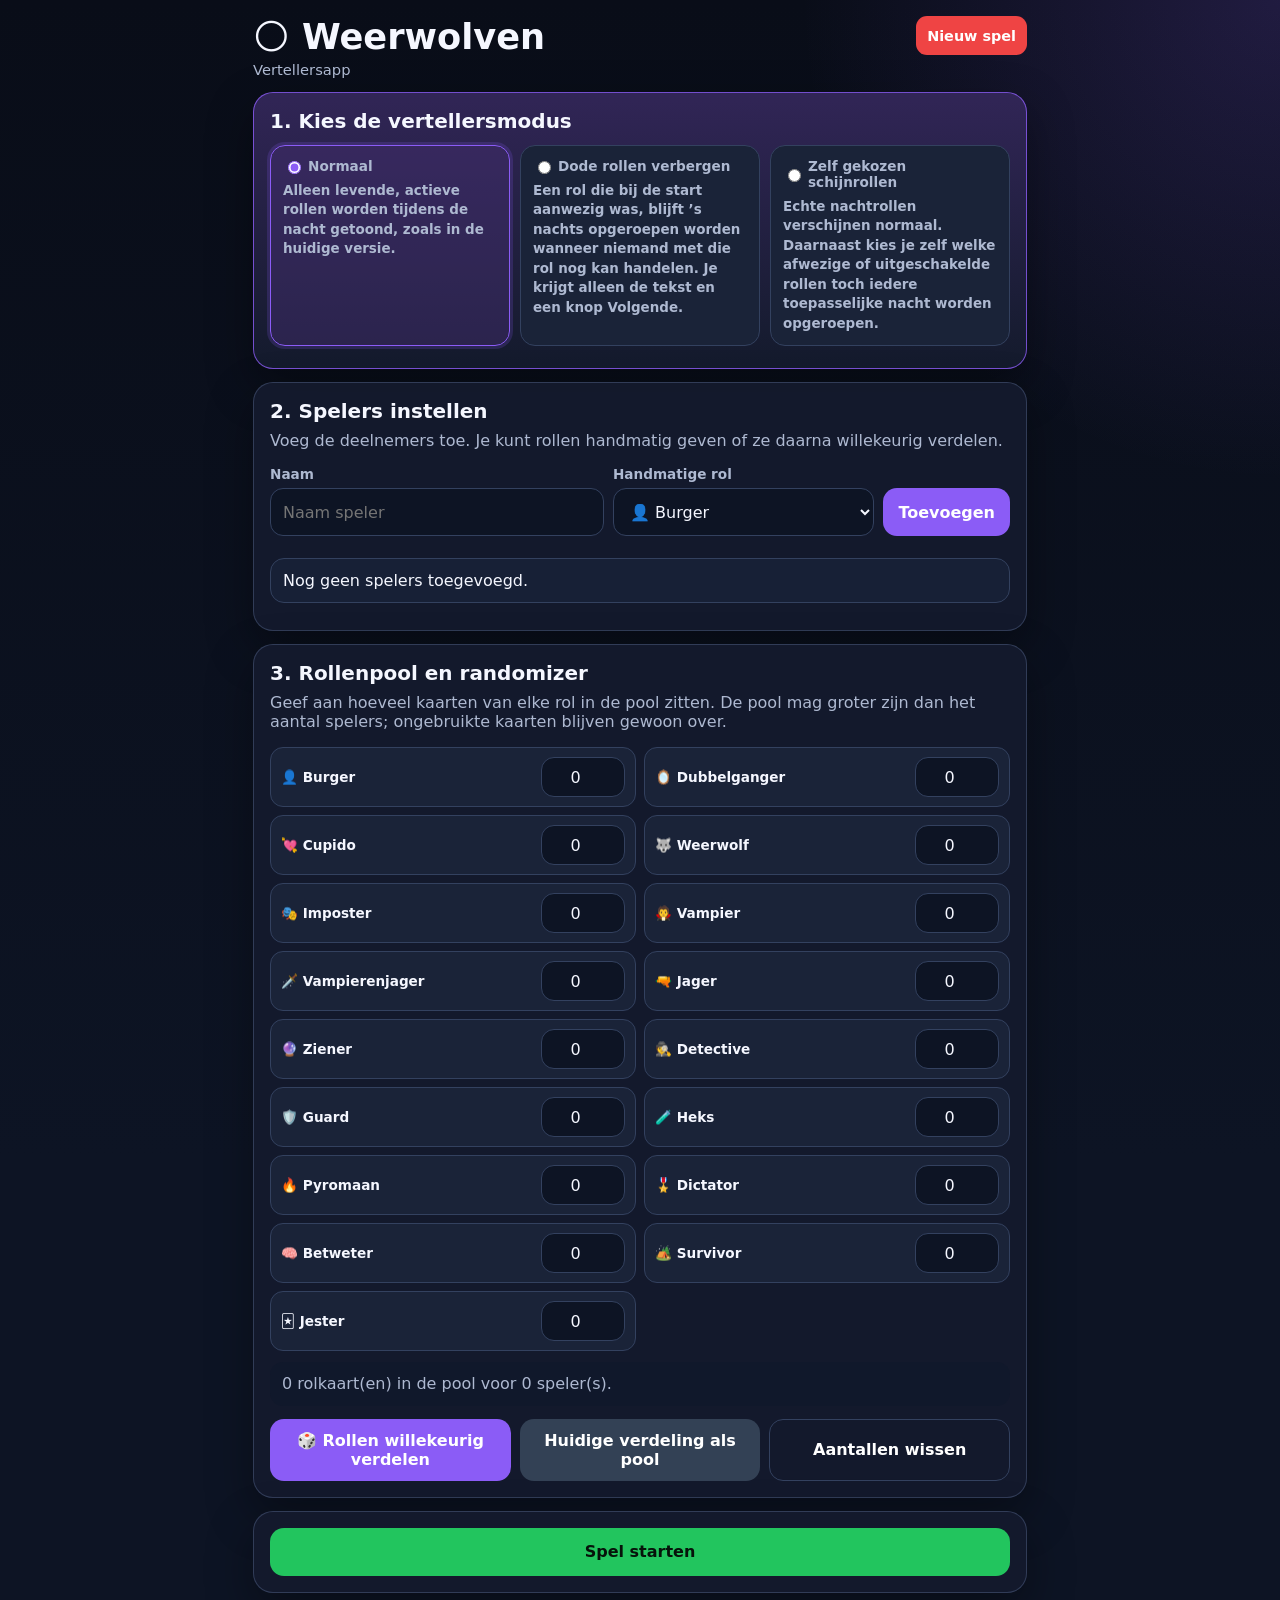
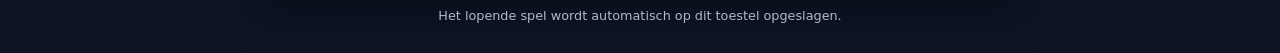
==== index.html @ b30f9a53 "Add files via upload" ====
<!DOCTYPE html>
<html lang="nl">
<head>
  <meta charset="UTF-8">
  <meta name="viewport" content="width=device-width, initial-scale=1, viewport-fit=cover">
  <meta name="theme-color" content="#090d18">
  <title>Weerwolven – Verteller</title>
  <link rel="stylesheet" href="style.css">
</head>
<body>
  <main class="app">
    <header>
      <div>
        <h1>🌕 Weerwolven</h1>
        <p class="subtitle">Vertellersapp</p>
      </div>
      <div class="header-actions">
        <button id="undoBtn" class="secondary small hidden">← Terug</button>
        <button id="newGameBtn" class="danger small">Nieuw spel</button>
      </div>
    </header>

    <section id="setupScreen">
      <div class="panel focus">
        <h2>1. Kies de vertellersmodus</h2>
        <div class="mode-grid">
          <label class="mode-card">
            <div class="mode-title"><input type="radio" name="narratorMode" value="normal"> Normaal</div>
            <div class="mode-description">Alleen levende, actieve rollen worden tijdens de nacht getoond, zoals in de huidige versie.</div>
          </label>

          <label class="mode-card">
            <div class="mode-title"><input type="radio" name="narratorMode" value="hideDead"> Dode rollen verbergen</div>
            <div class="mode-description">Een rol die bij de start aanwezig was, blijft ’s nachts opgeroepen worden wanneer niemand met die rol nog kan handelen. Je krijgt alleen de tekst en een knop Volgende.</div>
          </label>

          <label class="mode-card">
            <div class="mode-title"><input type="radio" name="narratorMode" value="customGhost"> Zelf gekozen schijnrollen</div>
            <div class="mode-description">Echte nachtrollen verschijnen normaal. Daarnaast kies je zelf welke afwezige of uitgeschakelde rollen toch iedere toepasselijke nacht worden opgeroepen.</div>
          </label>
        </div>
      </div>

      <div class="panel">
        <h2>2. Spelers instellen</h2>
        <p class="muted">Voeg de deelnemers toe. Je kunt rollen handmatig geven of ze daarna willekeurig verdelen.</p>

        <div class="form-grid">
          <div>
            <label for="playerName">Naam</label>
            <input id="playerName" autocomplete="off" placeholder="Naam speler">
          </div>

          <div>
            <label for="playerRole">Handmatige rol</label>
            <select id="playerRole">
              <option value="villager">👤 Burger</option>
              <option value="doppelganger">🪞 Dubbelganger</option>
              <option value="cupid">💘 Cupido</option>
              <option value="wolf">🐺 Weerwolf</option>
              <option value="imposter">🎭 Imposter</option>
              <option value="vampire">🧛 Vampier</option>
              <option value="vampireHunter">🗡️ Vampierenjager</option>
              <option value="hunter">🔫 Jager</option>
              <option value="seer">🔮 Ziener</option>
              <option value="detective">🕵️ Detective</option>
              <option value="guard">🛡️ Guard</option>
              <option value="witch">🧪 Heks</option>
              <option value="pyromaniac">🔥 Pyromaan</option>
              <option value="dictator">🎖️ Dictator</option>
              <option value="knower">🧠 Betweter</option>
              <option value="survivor">🏕️ Survivor</option>
              <option value="jester">🃏 Jester</option>
            </select>
          </div>

          <button id="addPlayerBtn">Toevoegen</button>
        </div>

        <div id="setupPlayerList" class="player-list"></div>
      </div>

      <div class="panel">
        <h2>3. Rollenpool en randomizer</h2>
        <p class="muted">Geef aan hoeveel kaarten van elke rol in de pool zitten. De pool mag groter zijn dan het aantal spelers; ongebruikte kaarten blijven gewoon over.</p>
        <div id="rolePoolGrid" class="role-pool-grid"></div>
        <div id="rolePoolSummary" class="pool-summary"></div>
        <div class="actions">
          <button id="randomizeRolesBtn">🎲 Rollen willekeurig verdelen</button>
          <button id="copyCurrentRolesBtn" class="secondary">Huidige verdeling als pool</button>
          <button id="clearRolePoolBtn" class="ghost">Aantallen wissen</button>
        </div>
      </div>

      <div id="alwaysShownPanel" class="panel hidden">
        <h2>4. Welke schijnrollen oproepen?</h2>
        <p class="muted">Deze nachtrollen worden ook getoond wanneer ze niet in het spel zitten of niemand ermee kan handelen. Rollen die echt actief zijn blijven altijd normaal verschijnen.</p>
        <div id="alwaysShownRolesGrid" class="role-toggle-grid"></div>
        <div class="actions">
          <button id="selectAllShownBtn" class="secondary">Alles selecteren</button>
          <button id="clearShownBtn" class="ghost">Niets selecteren</button>
        </div>
      </div>

      <div class="panel">
        <div class="actions" style="margin-top:0">
          <button id="startGameBtn" class="success">Spel starten</button>
          <button id="resumeGameBtn" class="secondary hidden">Spel hervatten</button>
        </div>
      </div>
    </section>

    <section id="gameScreen" class="hidden">
      <div id="topStatus" class="top-status"></div>
      <div id="phasePanel" class="panel focus"></div>

      <details>
        <summary>👥 Spelers, rollen en krachten bekijken</summary>
        <div id="playersOverview" class="details-body"></div>
      </details>

      <details>
        <summary>📜 Spelverloop bekijken</summary>
        <div class="details-body">
          <div id="gameLog" class="log"></div>
        </div>
      </details>
    </section>

    <div class="footer">Het lopende spel wordt automatisch op dit toestel opgeslagen.</div>
  </main>

  <script src="app1.js"></script>
<script src="app2.js"></script>
<script src="app3.js"></script>
<script src="app4.js"></script>
<script src="app5.js"></script>
</body>
</html>
---- style.css ----
:root {
      --bg: #090d18;
      --panel: #141b2d;
      --panel2: #1a2338;
      --line: #33415f;
      --text: #f5f7ff;
      --muted: #aeb9d1;
      --purple: #8b5cf6;
      --red: #ef4444;
      --green: #22c55e;
      --amber: #f59e0b;
      --cyan: #22d3ee;
      --radius: 20px;
      --shadow: 0 18px 46px rgba(0,0,0,.34);
    }

    * { box-sizing: border-box; }
    html { background: var(--bg); }

    body {
      margin: 0;
      min-height: 100vh;
      font-family: Inter, ui-sans-serif, system-ui, -apple-system, BlinkMacSystemFont, "Segoe UI", sans-serif;
      color: var(--text);
      background:
        radial-gradient(circle at 100% 0%, rgba(139,92,246,.18), transparent 30rem),
        linear-gradient(180deg, #090d18, #0d1424 70%);
    }

    button, input, select { font: inherit; }

    button {
      border: 0;
      min-height: 48px;
      border-radius: 14px;
      padding: 12px 15px;
      font-weight: 800;
      color: white;
      background: var(--purple);
      cursor: pointer;
      touch-action: manipulation;
    }

    button:active { transform: translateY(1px); }
    button:disabled { opacity: .42; cursor: not-allowed; transform: none; }
    button.secondary { background: #334155; }
    button.danger { background: var(--red); }
    button.success { background: var(--green); color: #06130a; }
    button.warning { background: var(--amber); color: #211300; }
    button.ghost { background: transparent; border: 1px solid var(--line); }
    button.small { min-height: 39px; padding: 8px 11px; border-radius: 11px; font-size: .9rem; }

    input, select {
      width: 100%;
      min-height: 48px;
      border: 1px solid var(--line);
      border-radius: 13px;
      padding: 11px 12px;
      color: var(--text);
      background: #0d1424;
      outline: none;
    }

    input:focus, select:focus {
      border-color: var(--purple);
      box-shadow: 0 0 0 3px rgba(139,92,246,.2);
    }

    .app {
      width: min(800px, 100%);
      margin: 0 auto;
      padding: max(16px, env(safe-area-inset-top)) 13px max(30px, env(safe-area-inset-bottom));
    }

    header {
      display: flex;
      justify-content: space-between;
      align-items: flex-start;
      gap: 12px;
      margin-bottom: 14px;
    }

    h1, h2, h3, p { margin-top: 0; }
    h1 { margin-bottom: 4px; font-size: clamp(1.45rem, 6vw, 2.2rem); }
    h2 { margin-bottom: 8px; font-size: 1.25rem; }
    .muted { color: var(--muted); }
    .subtitle { margin: 0; color: var(--muted); font-size: .92rem; }

    .panel {
      border: 1px solid rgba(91,108,148,.42);
      border-radius: var(--radius);
      background: rgba(20,27,45,.96);
      box-shadow: var(--shadow);
      padding: 16px;
      margin-bottom: 13px;
    }

    .focus {
      border-color: rgba(139,92,246,.8);
      background: linear-gradient(180deg, rgba(50,38,88,.98), rgba(20,27,45,.98));
    }

    .top-status {
      display: flex;
      align-items: center;
      justify-content: space-between;
      gap: 9px;
      padding: 10px 12px;
      margin-bottom: 11px;
      border: 1px solid var(--line);
      background: rgba(20,27,45,.9);
      border-radius: 15px;
    }

    .status-left, .status-right {
      display: flex;
      flex-wrap: wrap;
      align-items: center;
      gap: 7px;
    }

    .pill {
      display: inline-flex;
      align-items: center;
      gap: 5px;
      padding: 6px 9px;
      border-radius: 999px;
      background: #293650;
      font-size: .8rem;
      font-weight: 800;
    }

    .pill.mayor { background: rgba(245,158,11,.18); color: #fde68a; }
    .pill.dead { background: rgba(148,163,184,.17); color: #dce3ef; }
    .pill.wolf { background: rgba(239,68,68,.18); color: #fecaca; }
    .pill.village { background: rgba(34,197,94,.17); color: #bbf7d0; }
    .pill.neutral { background: rgba(34,211,238,.16); color: #a5f3fc; }
    .pill.used { background: rgba(148,163,184,.14); color: #cbd5e1; }

    .form-grid {
      display: grid;
      grid-template-columns: 1.15fr .9fr auto;
      gap: 9px;
      align-items: end;
    }

    .actions {
      display: flex;
      flex-wrap: wrap;
      gap: 9px;
      margin-top: 13px;
    }

    .actions > * { flex: 1 1 170px; }

    label {
      display: block;
      margin-bottom: 6px;
      color: var(--muted);
      font-size: .85rem;
      font-weight: 750;
    }

    .player-list, .vote-list, .log {
      display: grid;
      gap: 8px;
      margin-top: 11px;
    }

    .player-row {
      display: grid;
      grid-template-columns: minmax(0,1.15fr) minmax(160px,.95fr) auto;
      gap: 8px;
      align-items: center;
      border: 1px solid var(--line);
      border-radius: 13px;
      background: var(--panel2);
      padding: 9px;
    }

    .player-name {
      font-weight: 800;
      overflow: hidden;
      white-space: nowrap;
      text-overflow: ellipsis;
    }

    .vote-row {
      display: grid;
      grid-template-columns: minmax(100px,.8fr) minmax(145px,1.2fr);
      align-items: center;
      gap: 9px;
      border: 1px solid var(--line);
      border-radius: 13px;
      background: var(--panel2);
      padding: 9px;
    }

    .voter { font-weight: 800; }

    .step {
      font-size: 1rem;
      line-height: 1.55;
    }

    .alert {
      border: 1px solid var(--line);
      border-radius: 14px;
      padding: 12px;
      margin: 11px 0;
      background: #172036;
    }

    .alert.danger { border-color: rgba(239,68,68,.55); background: rgba(127,29,29,.24); }
    .alert.success { border-color: rgba(34,197,94,.55); background: rgba(20,83,45,.24); }
    .alert.warning { border-color: rgba(245,158,11,.55); background: rgba(120,53,15,.23); }
    .alert.neutral { border-color: rgba(34,211,238,.52); background: rgba(22,78,99,.22); }

    .role-reveal {
      border: 2px solid rgba(139,92,246,.7);
      border-radius: 18px;
      padding: 22px 14px;
      margin: 13px 0;
      text-align: center;
      background: #10172a;
    }

    .role-reveal .icon { font-size: 2.6rem; display: block; margin-bottom: 7px; }
    .role-reveal strong { font-size: 1.35rem; }

    .result-name {
      font-size: clamp(1.7rem, 8vw, 2.6rem);
      font-weight: 900;
      margin: 12px 0 6px;
    }

    details {
      border: 1px solid rgba(91,108,148,.38);
      border-radius: 15px;
      background: rgba(20,27,45,.9);
      margin-bottom: 10px;
      overflow: hidden;
    }

    summary {
      cursor: pointer;
      list-style: none;
      padding: 13px 14px;
      font-weight: 800;
    }

    summary::-webkit-details-marker { display: none; }
    details[open] summary { border-bottom: 1px solid var(--line); }
    .details-body { padding: 12px; }

    .log-entry {
      border-left: 3px solid #566786;
      border-radius: 9px;
      background: #0f1728;
      color: #dbe3f4;
      padding: 9px 10px;
      font-size: .88rem;
    }

    .hidden { display: none !important; }
    .center { text-align: center; }

    .footer {
      margin-top: 15px;
      color: var(--muted);
      text-align: center;
      font-size: .8rem;
    }


    .mode-grid {
      display: grid;
      grid-template-columns: repeat(3, minmax(0, 1fr));
      gap: 10px;
      margin-top: 12px;
    }

    .mode-card {
      display: block;
      border: 1px solid var(--line);
      border-radius: 15px;
      background: var(--panel2);
      padding: 12px;
      cursor: pointer;
    }

    .mode-card:has(input:checked) {
      border-color: var(--purple);
      box-shadow: 0 0 0 3px rgba(139,92,246,.18);
      background: rgba(69,48,114,.45);
    }

    .mode-card input {
      width: auto;
      min-height: auto;
      margin-right: 7px;
      accent-color: var(--purple);
    }

    .mode-title {
      display: flex;
      align-items: center;
      font-weight: 900;
      margin-bottom: 7px;
    }

    .mode-description {
      color: var(--muted);
      font-size: .84rem;
      line-height: 1.45;
    }

    .role-pool-grid, .role-toggle-grid {
      display: grid;
      grid-template-columns: repeat(2, minmax(0, 1fr));
      gap: 8px;
      margin-top: 12px;
    }

    .role-count-row, .role-toggle-row {
      display: grid;
      grid-template-columns: minmax(0, 1fr) 84px;
      align-items: center;
      gap: 8px;
      border: 1px solid var(--line);
      border-radius: 13px;
      background: var(--panel2);
      padding: 9px 10px;
    }

    .role-count-row input {
      min-height: 40px;
      padding: 7px 9px;
      text-align: center;
    }

    .role-toggle-row {
      grid-template-columns: auto minmax(0, 1fr);
      cursor: pointer;
    }

    .role-toggle-row input {
      width: auto;
      min-height: auto;
      accent-color: var(--purple);
    }

    .pool-summary {
      margin-top: 11px;
      border-radius: 13px;
      padding: 10px 12px;
      background: #10182b;
      color: var(--muted);
      line-height: 1.45;
    }

    .header-actions {
      display: flex;
      flex-wrap: wrap;
      justify-content: flex-end;
      gap: 8px;
    }

    .morning-death-list {
      display: grid;
      gap: 9px;
      margin: 13px 0;
    }

    .morning-death-card {
      border: 1px solid rgba(239,68,68,.46);
      border-radius: 14px;
      padding: 12px;
      background: rgba(127,29,29,.22);
    }

    .morning-death-card strong {
      display: block;
      font-size: 1.08rem;
      margin-bottom: 5px;
    }

    .ghost-step {
      border-style: dashed;
      border-color: rgba(174,185,209,.55);
      background: rgba(29,39,62,.78);
    }

    @media (max-width: 660px) {
      .form-grid, .player-row, .vote-row, .mode-grid, .role-pool-grid, .role-toggle-grid { grid-template-columns: 1fr; }
      header { align-items: flex-start; }
      .top-status { align-items: flex-start; }
      .status-right { justify-content: flex-end; }
    }
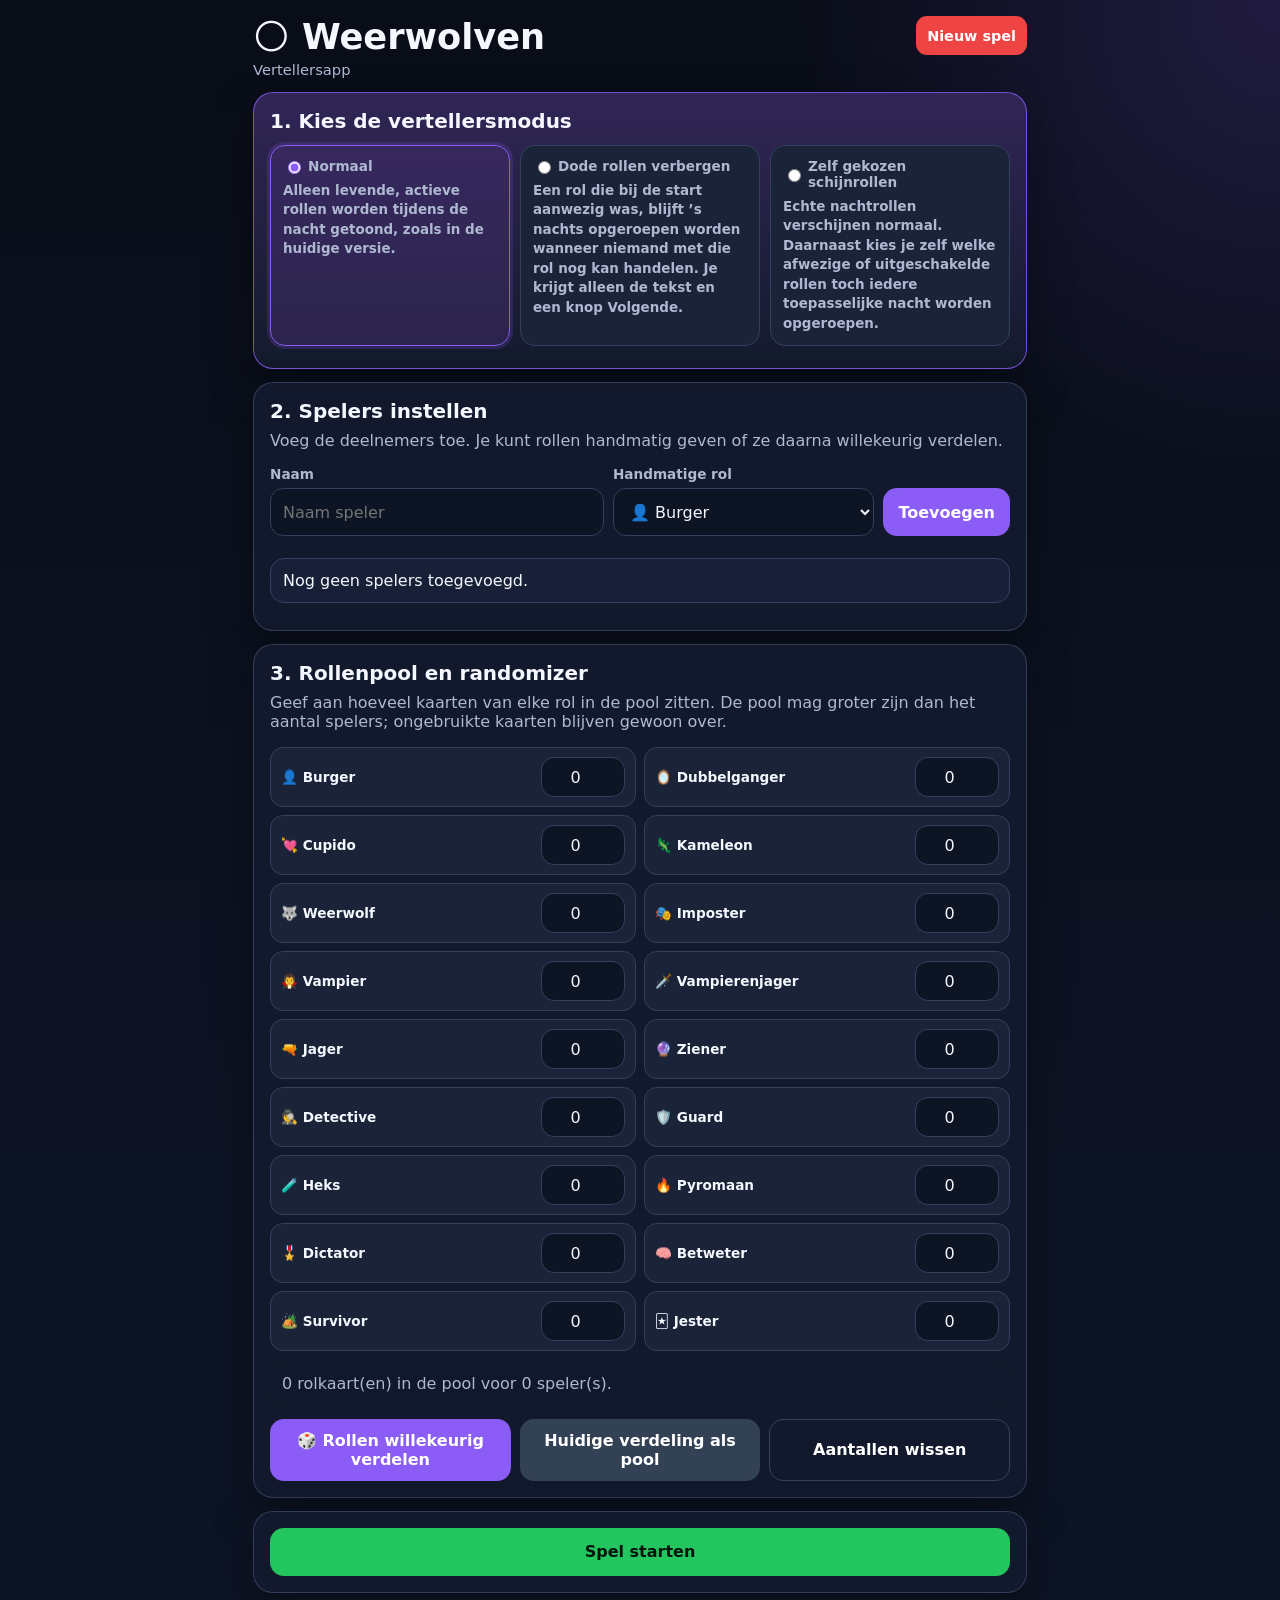
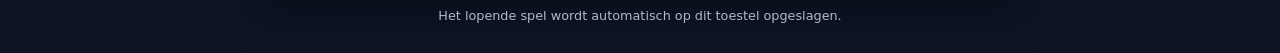
==== commit e84b4dc7: "Add files via upload" ====
--- a/index.html
+++ b/index.html
@@ -57,6 +57,7 @@
               <option value="villager">👤 Burger</option>
               <option value="doppelganger">🪞 Dubbelganger</option>
               <option value="cupid">💘 Cupido</option>
+              <option value="chameleon">🦎 Kameleon</option>
               <option value="wolf">🐺 Weerwolf</option>
               <option value="imposter">🎭 Imposter</option>
               <option value="vampire">🧛 Vampier</option>
--- a/style.css
+++ b/style.css
@@ -385,6 +385,24 @@
       margin-bottom: 5px;
     }
 
+
+    .intel-table {
+      width: 100%;
+      border-collapse: collapse;
+      margin-top: 9px;
+    }
+
+    .intel-table td {
+      padding: 9px 10px;
+      border-top: 1px solid rgba(174,185,209,.22);
+      background: rgba(15,23,40,.35);
+      font-weight: 750;
+    }
+
+    .intel-table tr:first-child td {
+      border-top: 0;
+    }
+
     .ghost-step {
       border-style: dashed;
       border-color: rgba(174,185,209,.55);
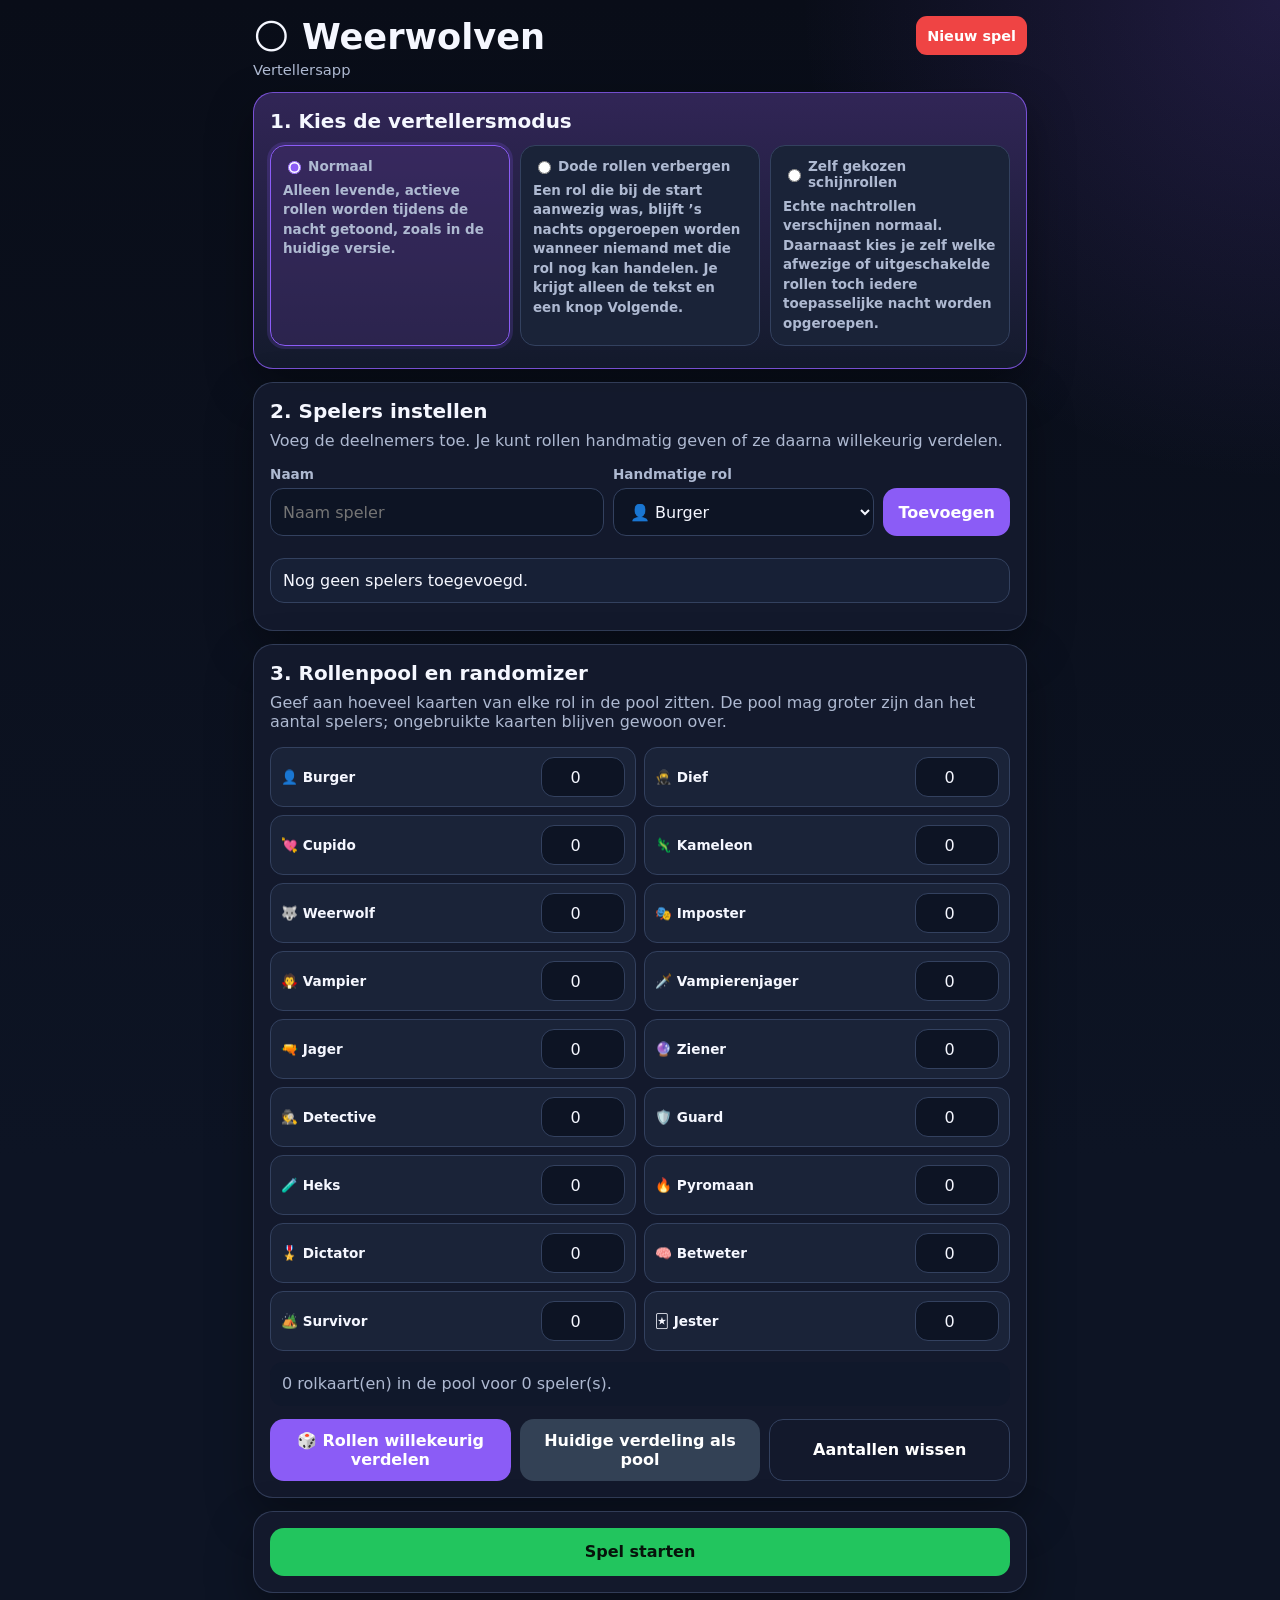
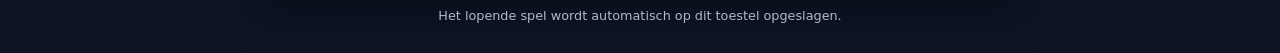
==== commit 12355aa3: "Add files via upload" ====
--- a/index.html
+++ b/index.html
@@ -55,7 +55,7 @@
             <label for="playerRole">Handmatige rol</label>
             <select id="playerRole">
               <option value="villager">👤 Burger</option>
-              <option value="doppelganger">🪞 Dubbelganger</option>
+              <option value="thief">🥷 Dief</option>
               <option value="cupid">💘 Cupido</option>
               <option value="chameleon">🦎 Kameleon</option>
               <option value="wolf">🐺 Weerwolf</option>
